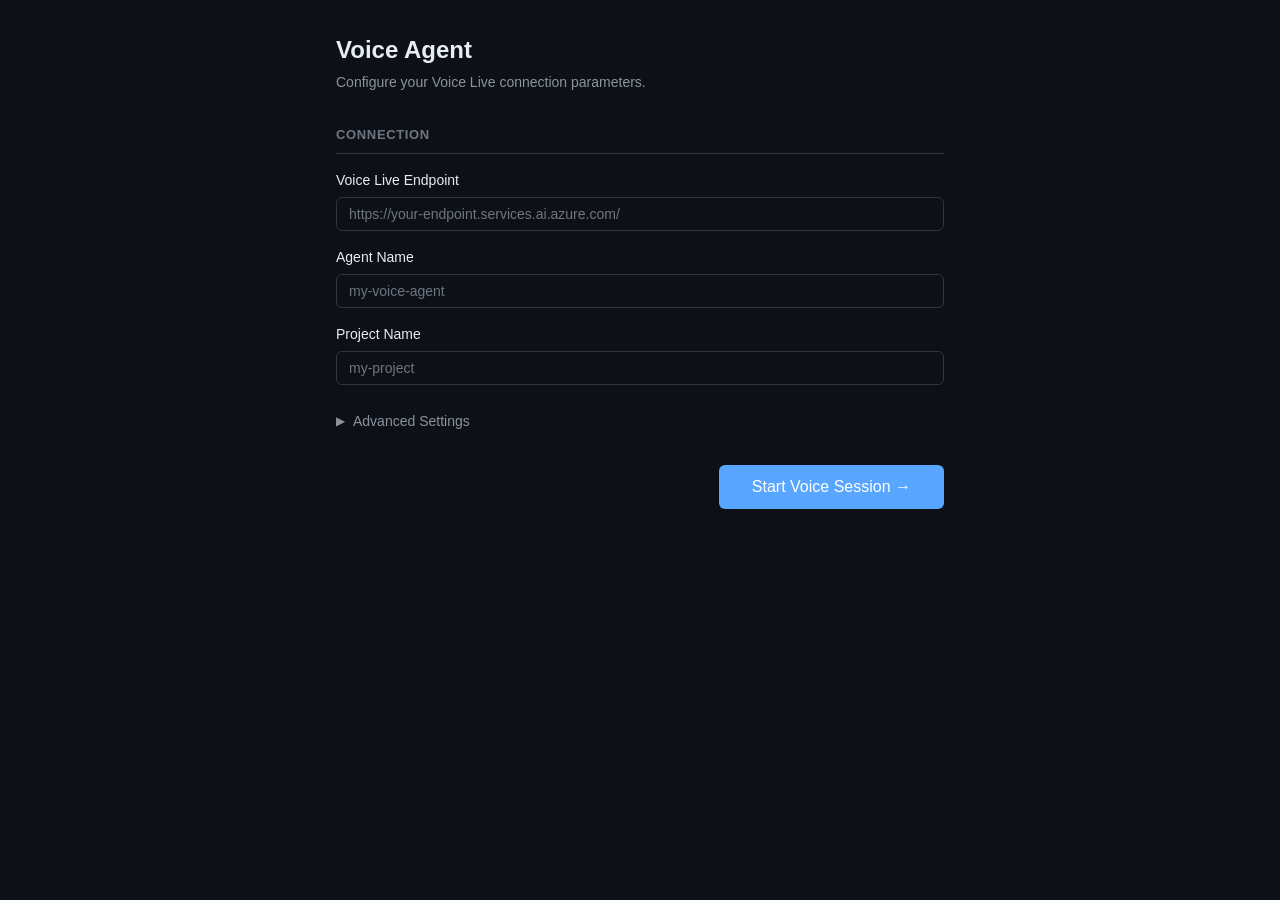
==== static/index.html @ 925d71a5 "first commit" ====
<!DOCTYPE html>
<html lang="en">
<head>
  <meta charset="UTF-8">
  <meta name="viewport" content="width=device-width, initial-scale=1.0">
  <title>Voice Agent — Configuration</title>
  <link rel="stylesheet" href="css/style.css">
</head>
<body>
  <div class="toast-container" id="toastContainer"></div>

  <main class="config-page" role="main">
    <h1>Voice Agent</h1>
    <p class="subtitle">Configure your Voice Live connection parameters.</p>

    <form id="configForm" novalidate>
      <!-- Mandatory Parameters -->
      <section>
        <h2 class="section-title">Connection</h2>

        <div class="form-group" data-required>
          <label for="voiceLiveEndpoint">Voice Live Endpoint</label>
          <input type="text" id="voiceLiveEndpoint" name="voiceLiveEndpoint"
                 placeholder="https://your-endpoint.services.ai.azure.com/"
                 autocomplete="url" aria-required="true">
          <span class="error-msg">Endpoint is required</span>
        </div>

        <div class="form-group" data-required>
          <label for="agentName">Agent Name</label>
          <input type="text" id="agentName" name="agentName"
                 placeholder="my-voice-agent" aria-required="true">
          <span class="error-msg">Agent name is required</span>
        </div>

        <div class="form-group" data-required>
          <label for="projectName">Project Name</label>
          <input type="text" id="projectName" name="projectName"
                 placeholder="my-project" aria-required="true">
          <span class="error-msg">Project name is required</span>
        </div>
      </section>

      <!-- Optional Parameters -->
      <section>
        <button type="button" class="collapsible-header" id="advancedToggle"
                aria-expanded="false" aria-controls="advancedSection">
          <span class="chevron">▶</span> Advanced Settings
        </button>

        <div class="collapsible-content" id="advancedSection" role="region">
          <div class="form-group">
            <label for="voiceName">Voice Name</label>
            <input type="text" id="voiceName" name="voiceName"
                   value="en-US-Ava:DragonHDLatestNeural">
          </div>

          <div class="form-group">
            <label for="agentVersion">Agent Version</label>
            <input type="text" id="agentVersion" name="agentVersion"
                   placeholder="Leave empty for latest">
          </div>

          <div class="form-group">
            <label for="conversationId">Conversation ID</label>
            <input type="text" id="conversationId" name="conversationId"
                   placeholder="Leave empty for new conversation">
          </div>

          <div class="form-group">
            <label for="foundryResourceOverride">Foundry Resource Override</label>
            <input type="text" id="foundryResourceOverride" name="foundryResourceOverride"
                   placeholder="For cross-resource connections">
          </div>

          <div class="form-group">
            <label for="authIdentityClientId">Authentication Identity Client ID</label>
            <input type="text" id="authIdentityClientId" name="authIdentityClientId"
                   placeholder="Managed identity client ID">
          </div>

          <div class="checkbox-group">
            <input type="checkbox" id="enableInterimResponses" name="enableInterimResponses" checked>
            <label for="enableInterimResponses">Enable Interim Responses</label>
          </div>

          <div class="form-group">
            <label for="interimResponseInstructions">Interim Response Instructions</label>
            <textarea id="interimResponseInstructions" name="interimResponseInstructions"
                      rows="2">Create friendly interim responses indicating wait time due to ongoing processing, if any.</textarea>
          </div>

          <div class="form-group">
            <label for="latencyThreshold">Latency Threshold (ms)</label>
            <input type="number" id="latencyThreshold" name="latencyThreshold"
                   value="100" min="0" step="10">
          </div>

          <div class="checkbox-group">
            <input type="checkbox" id="enableProactiveGreeting" name="enableProactiveGreeting" checked>
            <label for="enableProactiveGreeting">Enable Proactive Greeting</label>
          </div>

          <div class="form-group">
            <label for="proactiveGreetingText">Proactive Greeting Text</label>
            <textarea id="proactiveGreetingText" name="proactiveGreetingText"
                      rows="2">Say something to welcome the user in English.</textarea>
          </div>
        </div>
      </section>

      <div class="actions">
        <button type="submit" class="btn btn-primary btn-lg">
          Start Voice Session →
        </button>
      </div>
    </form>
  </main>

  <script src="js/config.js"></script>
</body>
</html>
---- static/css/style.css ----
/* ============================================
   Voice Agent — Shared Styles
   ============================================ */

:root {
  --bg-primary: #0d1117;
  --bg-secondary: #161b22;
  --bg-tertiary: #21262d;
  --bg-card: #1c2128;
  --border: #30363d;
  --border-light: #484f58;
  --text-primary: #e6edf3;
  --text-secondary: #8b949e;
  --text-muted: #6e7681;
  --accent: #58a6ff;
  --accent-hover: #79c0ff;
  --accent-subtle: rgba(56, 139, 253, 0.15);
  --success: #3fb950;
  --success-subtle: rgba(63, 185, 80, 0.15);
  --warning: #d29922;
  --warning-subtle: rgba(210, 153, 34, 0.15);
  --danger: #f85149;
  --danger-subtle: rgba(248, 81, 73, 0.15);
  --speaking-color: #58a6ff;
  --listening-color: #3fb950;
  --radius-sm: 6px;
  --radius-md: 10px;
  --radius-lg: 16px;
  --shadow: 0 1px 3px rgba(0, 0, 0, 0.3), 0 1px 2px rgba(0, 0, 0, 0.4);
  --shadow-lg: 0 4px 12px rgba(0, 0, 0, 0.4);
  --transition: 0.2s ease;
  --font-mono: 'SF Mono', 'Cascadia Code', 'Fira Code', monospace;
}

*, *::before, *::after {
  box-sizing: border-box;
  margin: 0;
  padding: 0;
}

html {
  font-size: 16px;
  -webkit-text-size-adjust: 100%;
}

body {
  font-family: -apple-system, BlinkMacSystemFont, 'Segoe UI', Roboto, Oxygen, Ubuntu, sans-serif;
  background: var(--bg-primary);
  color: var(--text-primary);
  line-height: 1.5;
  min-height: 100vh;
}

a { color: var(--accent); text-decoration: none; }
a:hover { color: var(--accent-hover); text-decoration: underline; }

/* ---- Form Elements ---- */

.form-group {
  margin-bottom: 1rem;
}

.form-group label {
  display: block;
  font-size: 0.875rem;
  font-weight: 500;
  color: var(--text-primary);
  margin-bottom: 0.375rem;
}

.form-group .hint {
  font-size: 0.75rem;
  color: var(--text-muted);
  margin-top: 0.25rem;
}

input[type="text"],
input[type="number"],
textarea {
  width: 100%;
  padding: 0.5rem 0.75rem;
  background: var(--bg-primary);
  border: 1px solid var(--border);
  border-radius: var(--radius-sm);
  color: var(--text-primary);
  font-size: 0.875rem;
  font-family: inherit;
  transition: border-color var(--transition);
}

input[type="text"]:focus,
input[type="number"]:focus,
textarea:focus {
  outline: none;
  border-color: var(--accent);
  box-shadow: 0 0 0 3px var(--accent-subtle);
}

input[type="text"]::placeholder,
textarea::placeholder {
  color: var(--text-muted);
}

textarea {
  resize: vertical;
  min-height: 3.5rem;
}

.checkbox-group {
  display: flex;
  align-items: center;
  gap: 0.5rem;
  margin-bottom: 1rem;
}

.checkbox-group input[type="checkbox"] {
  width: 1rem;
  height: 1rem;
  accent-color: var(--accent);
  cursor: pointer;
}

.checkbox-group label {
  font-size: 0.875rem;
  color: var(--text-primary);
  cursor: pointer;
  user-select: none;
}

.form-group.error input,
.form-group.error textarea {
  border-color: var(--danger);
}

.form-group .error-msg {
  color: var(--danger);
  font-size: 0.75rem;
  margin-top: 0.25rem;
  display: none;
}

.form-group.error .error-msg {
  display: block;
}

/* ---- Buttons ---- */

.btn {
  display: inline-flex;
  align-items: center;
  justify-content: center;
  gap: 0.5rem;
  padding: 0.625rem 1.25rem;
  font-size: 0.875rem;
  font-weight: 500;
  font-family: inherit;
  border: 1px solid transparent;
  border-radius: var(--radius-sm);
  cursor: pointer;
  transition: all var(--transition);
  text-decoration: none;
  white-space: nowrap;
}

.btn:disabled {
  opacity: 0.5;
  cursor: not-allowed;
}

.btn-primary {
  background: var(--accent);
  color: #fff;
}

.btn-primary:hover:not(:disabled) {
  background: var(--accent-hover);
}

.btn-secondary {
  background: var(--bg-tertiary);
  color: var(--text-primary);
  border-color: var(--border);
}

.btn-secondary:hover:not(:disabled) {
  background: var(--border);
}

.btn-danger {
  background: var(--danger-subtle);
  color: var(--danger);
  border-color: var(--danger);
}

.btn-danger:hover:not(:disabled) {
  background: var(--danger);
  color: #fff;
}

.btn-lg {
  padding: 0.75rem 2rem;
  font-size: 1rem;
}

/* ---- Card ---- */

.card {
  background: var(--bg-secondary);
  border: 1px solid var(--border);
  border-radius: var(--radius-md);
  padding: 1.5rem;
}

/* ---- Collapsible ---- */

.collapsible-header {
  display: flex;
  align-items: center;
  gap: 0.5rem;
  cursor: pointer;
  padding: 0.75rem 0;
  user-select: none;
  color: var(--text-secondary);
  font-size: 0.875rem;
  font-weight: 500;
  border: none;
  background: none;
  width: 100%;
  text-align: left;
}

.collapsible-header:hover {
  color: var(--text-primary);
}

.collapsible-header .chevron {
  transition: transform var(--transition);
  font-size: 0.75rem;
}

.collapsible-header.open .chevron {
  transform: rotate(90deg);
}

.collapsible-content {
  max-height: 0;
  overflow: hidden;
  transition: max-height 0.3s ease;
}

.collapsible-content.open {
  max-height: 2000px;
}

/* ---- Toast ---- */

.toast-container {
  position: fixed;
  top: 1rem;
  right: 1rem;
  z-index: 1000;
  display: flex;
  flex-direction: column;
  gap: 0.5rem;
}

.toast {
  padding: 0.75rem 1rem;
  border-radius: var(--radius-sm);
  font-size: 0.875rem;
  box-shadow: var(--shadow-lg);
  animation: toast-in 0.3s ease;
  max-width: 360px;
}

.toast.error {
  background: var(--danger-subtle);
  color: var(--danger);
  border: 1px solid var(--danger);
}

.toast.success {
  background: var(--success-subtle);
  color: var(--success);
  border: 1px solid var(--success);
}

.toast.info {
  background: var(--accent-subtle);
  color: var(--accent);
  border: 1px solid var(--accent);
}

@keyframes toast-in {
  from { opacity: 0; transform: translateX(1rem); }
  to { opacity: 1; transform: translateX(0); }
}

/* ---- Config Page ---- */

.config-page {
  max-width: 640px;
  margin: 0 auto;
  padding: 2rem 1rem;
}

.config-page h1 {
  font-size: 1.5rem;
  font-weight: 600;
  margin-bottom: 0.25rem;
}

.config-page .subtitle {
  color: var(--text-secondary);
  font-size: 0.875rem;
  margin-bottom: 2rem;
}

.config-page .section-title {
  font-size: 0.8125rem;
  text-transform: uppercase;
  letter-spacing: 0.05em;
  color: var(--text-muted);
  margin-bottom: 1rem;
  padding-bottom: 0.5rem;
  border-bottom: 1px solid var(--border);
}

.config-page .actions {
  margin-top: 1.5rem;
  display: flex;
  justify-content: flex-end;
}

/* ---- Voice Page ---- */

.voice-page {
  display: flex;
  flex-direction: column;
  height: 100vh;
  overflow: hidden;
}

/* Top bar */
.top-bar {
  display: flex;
  align-items: center;
  justify-content: space-between;
  padding: 0.75rem 1rem;
  background: var(--bg-secondary);
  border-bottom: 1px solid var(--border);
  flex-shrink: 0;
}

.top-bar .status {
  display: flex;
  align-items: center;
  gap: 0.5rem;
  font-size: 0.875rem;
}

.status-dot {
  width: 8px;
  height: 8px;
  border-radius: 50%;
  background: var(--text-muted);
  flex-shrink: 0;
}

.status-dot.connecting {
  background: var(--warning);
  animation: pulse-dot 1.5s infinite;
}

.status-dot.connected {
  background: var(--success);
}

.status-dot.disconnected {
  background: var(--danger);
}

@keyframes pulse-dot {
  0%, 100% { opacity: 1; }
  50% { opacity: 0.3; }
}

/* Main voice area */
.voice-main {
  flex: 1;
  display: flex;
  flex-direction: column;
  align-items: center;
  overflow: hidden;
}

/* Mic area */
.mic-area {
  padding: 2rem 1rem;
  display: flex;
  flex-direction: column;
  align-items: center;
  gap: 1rem;
  flex-shrink: 0;
}

.mic-button {
  width: 96px;
  height: 96px;
  border-radius: 50%;
  border: 3px solid var(--border);
  background: var(--bg-tertiary);
  color: var(--text-secondary);
  cursor: pointer;
  display: flex;
  align-items: center;
  justify-content: center;
  transition: all 0.3s ease;
  position: relative;
}

.mic-button:hover:not(:disabled) {
  border-color: var(--text-secondary);
  color: var(--text-primary);
}

.mic-button:disabled {
  opacity: 0.4;
  cursor: not-allowed;
}

.mic-button svg {
  width: 36px;
  height: 36px;
  z-index: 1;
}

/* Mic states */
.mic-button.listening {
  border-color: var(--listening-color);
  color: var(--listening-color);
  box-shadow: 0 0 0 0 rgba(63, 185, 80, 0.4);
  animation: mic-pulse 2s infinite;
}

.mic-button.processing {
  border-color: var(--warning);
  color: var(--warning);
  animation: mic-spin-border 2s linear infinite;
}

.mic-button.speaking {
  border-color: var(--speaking-color);
  color: var(--speaking-color);
  animation: mic-wave 1s ease-in-out infinite;
}

@keyframes mic-pulse {
  0% { box-shadow: 0 0 0 0 rgba(63, 185, 80, 0.4); }
  70% { box-shadow: 0 0 0 20px rgba(63, 185, 80, 0); }
  100% { box-shadow: 0 0 0 0 rgba(63, 185, 80, 0); }
}

@keyframes mic-spin-border {
  0% { box-shadow: 4px 0 0 var(--warning); }
  25% { box-shadow: 0 4px 0 var(--warning); }
  50% { box-shadow: -4px 0 0 var(--warning); }
  75% { box-shadow: 0 -4px 0 var(--warning); }
  100% { box-shadow: 4px 0 0 var(--warning); }
}

@keyframes mic-wave {
  0%, 100% { transform: scale(1); }
  50% { transform: scale(1.05); }
}

.mic-state-label {
  font-size: 0.8125rem;
  color: var(--text-muted);
  text-transform: uppercase;
  letter-spacing: 0.05em;
}

/* Transcript area */
.transcript-area {
  flex: 1;
  width: 100%;
  max-width: 640px;
  overflow-y: auto;
  padding: 0 1rem 1rem;
  scroll-behavior: smooth;
}

.transcript-area::-webkit-scrollbar {
  width: 6px;
}

.transcript-area::-webkit-scrollbar-track {
  background: transparent;
}

.transcript-area::-webkit-scrollbar-thumb {
  background: var(--border);
  border-radius: 3px;
}

.transcript-msg {
  margin-bottom: 0.75rem;
  max-width: 80%;
  animation: msg-in 0.25s ease;
}

.transcript-msg.user {
  margin-left: auto;
  text-align: right;
}

.transcript-msg.agent {
  margin-right: auto;
}

.transcript-msg .bubble {
  display: inline-block;
  padding: 0.625rem 0.875rem;
  border-radius: var(--radius-md);
  font-size: 0.875rem;
  line-height: 1.5;
  text-align: left;
}

.transcript-msg.user .bubble {
  background: var(--accent-subtle);
  color: var(--accent-hover);
  border-bottom-right-radius: 4px;
}

.transcript-msg.agent .bubble {
  background: var(--bg-tertiary);
  color: var(--text-primary);
  border-bottom-left-radius: 4px;
}

.thinking-indicator {
  display: none;
  margin-bottom: 0.75rem;
  max-width: 80%;
}

.thinking-indicator.visible {
  display: block;
}

.thinking-indicator .bubble {
  display: inline-flex;
  gap: 4px;
  padding: 0.75rem 1rem;
  background: var(--bg-tertiary);
  border-radius: var(--radius-md);
  border-bottom-left-radius: 4px;
}

.thinking-dot {
  width: 6px;
  height: 6px;
  border-radius: 50%;
  background: var(--text-muted);
  animation: thinking-bounce 1.4s infinite ease-in-out both;
}

.thinking-dot:nth-child(1) { animation-delay: 0s; }
.thinking-dot:nth-child(2) { animation-delay: 0.16s; }
.thinking-dot:nth-child(3) { animation-delay: 0.32s; }

@keyframes thinking-bounce {
  0%, 80%, 100% { transform: scale(0.6); opacity: 0.4; }
  40% { transform: scale(1); opacity: 1; }
}

@keyframes msg-in {
  from { opacity: 0; transform: translateY(8px); }
  to { opacity: 1; transform: translateY(0); }
}

/* Bottom bar */
.bottom-bar {
  display: flex;
  align-items: center;
  justify-content: space-between;
  padding: 0.75rem 1rem;
  background: var(--bg-secondary);
  border-top: 1px solid var(--border);
  flex-shrink: 0;
}

.session-info {
  font-size: 0.75rem;
  color: var(--text-muted);
  font-family: var(--font-mono);
}

/* ---- Responsive ---- */

@media (max-width: 480px) {
  .config-page {
    padding: 1rem;
  }

  .config-page h1 {
    font-size: 1.25rem;
  }

  .mic-button {
    width: 80px;
    height: 80px;
  }

  .mic-button svg {
    width: 28px;
    height: 28px;
  }

  .transcript-msg {
    max-width: 90%;
  }

  .top-bar, .bottom-bar {
    padding: 0.5rem 0.75rem;
  }
}

/* ---- Accessibility ---- */

.sr-only {
  position: absolute;
  width: 1px;
  height: 1px;
  padding: 0;
  margin: -1px;
  overflow: hidden;
  clip: rect(0, 0, 0, 0);
  border: 0;
}

:focus-visible {
  outline: 2px solid var(--accent);
  outline-offset: 2px;
}
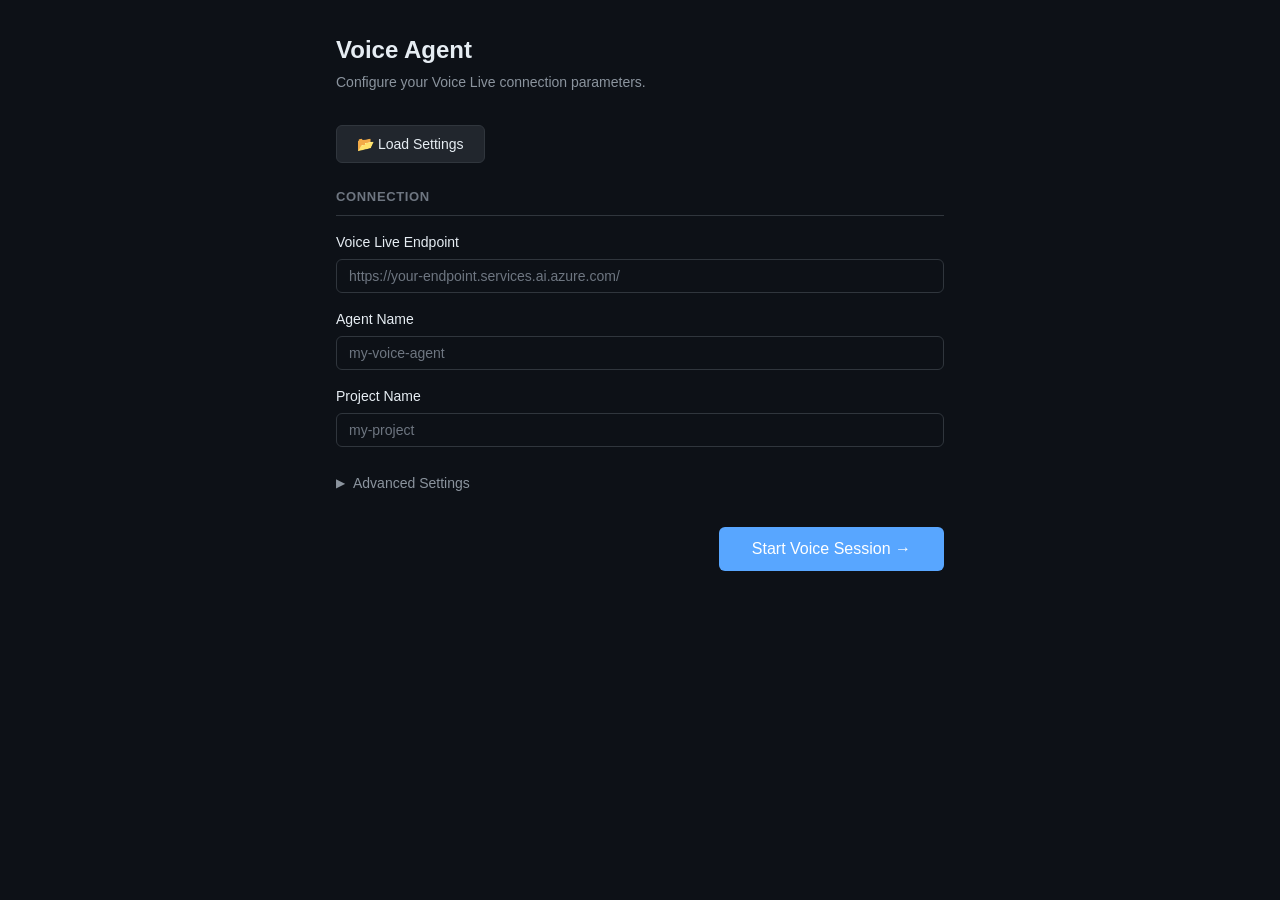
==== commit a73be8cf: "feat: add Load Settings button to config page with sample JSON files - Add 'Load Settings' button ab" ====
--- a/static/index.html
+++ b/static/index.html
@@ -12,6 +12,13 @@
   <main class="config-page" role="main">
     <h1>Voice Agent</h1>
     <p class="subtitle">Configure your Voice Live connection parameters.</p>
+
+    <div class="config-toolbar">
+      <input type="file" id="loadSettingsFile" accept=".json" class="sr-only">
+      <button type="button" class="btn btn-secondary" id="loadSettingsBtn">
+        📂 Load Settings
+      </button>
+    </div>
 
     <form id="configForm" novalidate>
       <!-- Mandatory Parameters -->
--- a/static/css/style.css
+++ b/static/css/style.css
@@ -326,6 +326,12 @@
   border-bottom: 1px solid var(--border);
 }
 
+.config-toolbar {
+  display: flex;
+  gap: 0.5rem;
+  margin-bottom: 1.5rem;
+}
+
 .config-page .actions {
   margin-top: 1.5rem;
   display: flex;
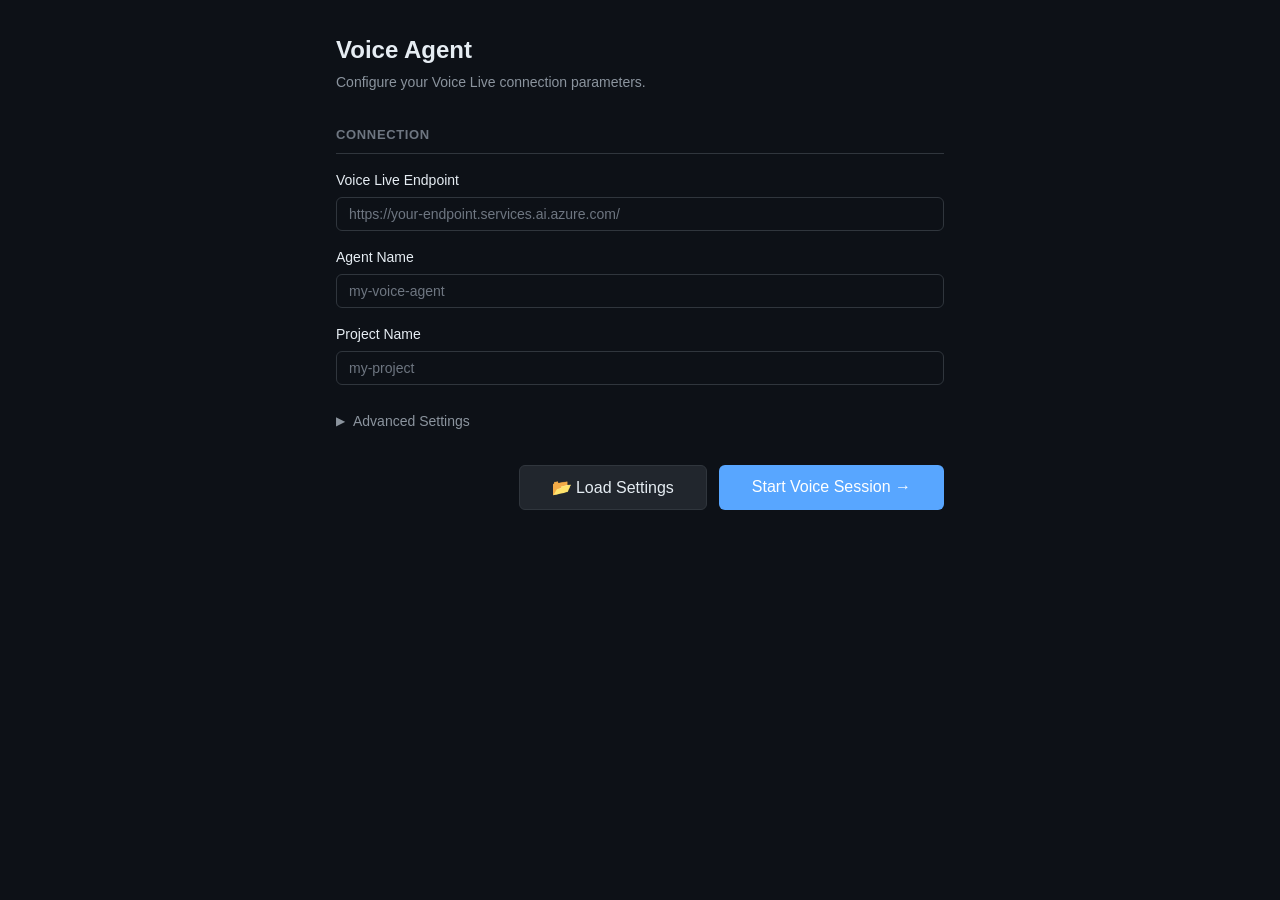
==== commit 97001e2d: "fix: Load Settings button — fix click handler, move to actions bar, match styling - Move button + hi" ====
--- a/static/index.html
+++ b/static/index.html
@@ -12,13 +12,6 @@
   <main class="config-page" role="main">
     <h1>Voice Agent</h1>
     <p class="subtitle">Configure your Voice Live connection parameters.</p>
-
-    <div class="config-toolbar">
-      <input type="file" id="loadSettingsFile" accept=".json" class="sr-only">
-      <button type="button" class="btn btn-secondary" id="loadSettingsBtn">
-        📂 Load Settings
-      </button>
-    </div>
 
     <form id="configForm" novalidate>
       <!-- Mandatory Parameters -->
@@ -117,6 +110,10 @@
       </section>
 
       <div class="actions">
+        <input type="file" id="loadSettingsFile" accept=".json" style="display:none">
+        <button type="button" class="btn btn-secondary btn-lg" id="loadSettingsBtn">
+          📂 Load Settings
+        </button>
         <button type="submit" class="btn btn-primary btn-lg">
           Start Voice Session →
         </button>
--- a/static/css/style.css
+++ b/static/css/style.css
@@ -326,16 +326,13 @@
   border-bottom: 1px solid var(--border);
 }
 
-.config-toolbar {
-  display: flex;
-  gap: 0.5rem;
-  margin-bottom: 1.5rem;
-}
+/* (toolbar removed — load button moved to .actions) */
 
 .config-page .actions {
   margin-top: 1.5rem;
   display: flex;
   justify-content: flex-end;
+  gap: 0.75rem;
 }
 
 /* ---- Voice Page ---- */
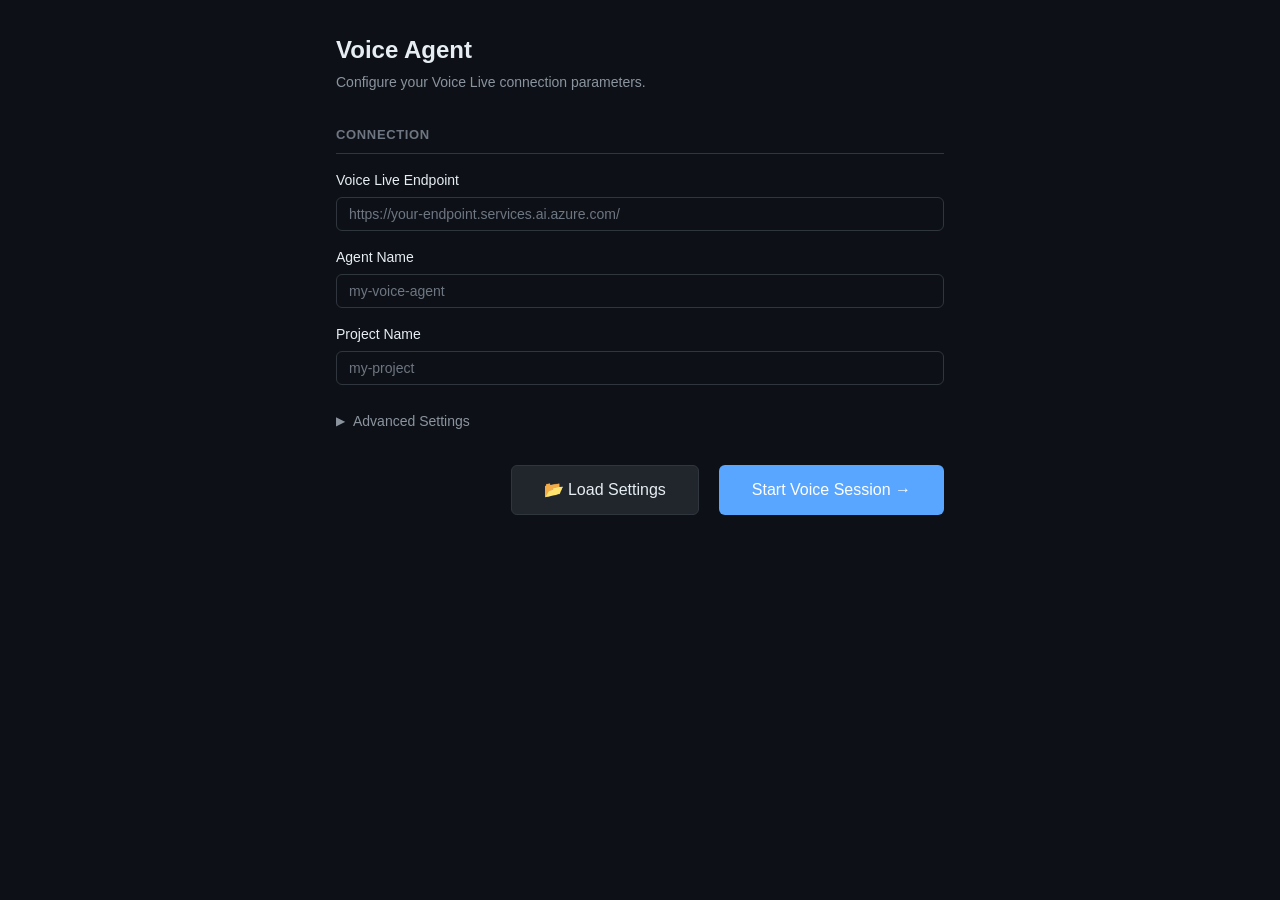
==== commit d5244f01: "Fix Load Settings button to reliably open file browser - Replace button with label element (native f" ====
--- a/static/index.html
+++ b/static/index.html
@@ -110,10 +110,9 @@
       </section>
 
       <div class="actions">
-        <input type="file" id="loadSettingsFile" accept=".json" style="display:none">
-        <button type="button" class="btn btn-secondary btn-lg" id="loadSettingsBtn">
+        <label for="loadSettingsFile" class="btn btn-secondary btn-lg" role="button" tabindex="0">
           📂 Load Settings
-        </button>
+        </label>
         <button type="submit" class="btn btn-primary btn-lg">
           Start Voice Session →
         </button>
@@ -121,6 +120,10 @@
     </form>
   </main>
 
+  <!-- Outside the form so label-click reliably opens the file dialog -->
+  <input type="file" id="loadSettingsFile" accept=".json"
+         style="position:absolute;width:0;height:0;overflow:hidden;opacity:0" tabindex="-1">
+
   <script src="js/config.js"></script>
 </body>
 </html>
--- a/static/css/style.css
+++ b/static/css/style.css
@@ -332,7 +332,13 @@
   margin-top: 1.5rem;
   display: flex;
   justify-content: flex-end;
-  gap: 0.75rem;
+  gap: 1.25rem;
+}
+
+.config-page .actions label[for="loadSettingsFile"] {
+  cursor: pointer;
+  display: inline-flex;
+  align-items: center;
 }
 
 /* ---- Voice Page ---- */
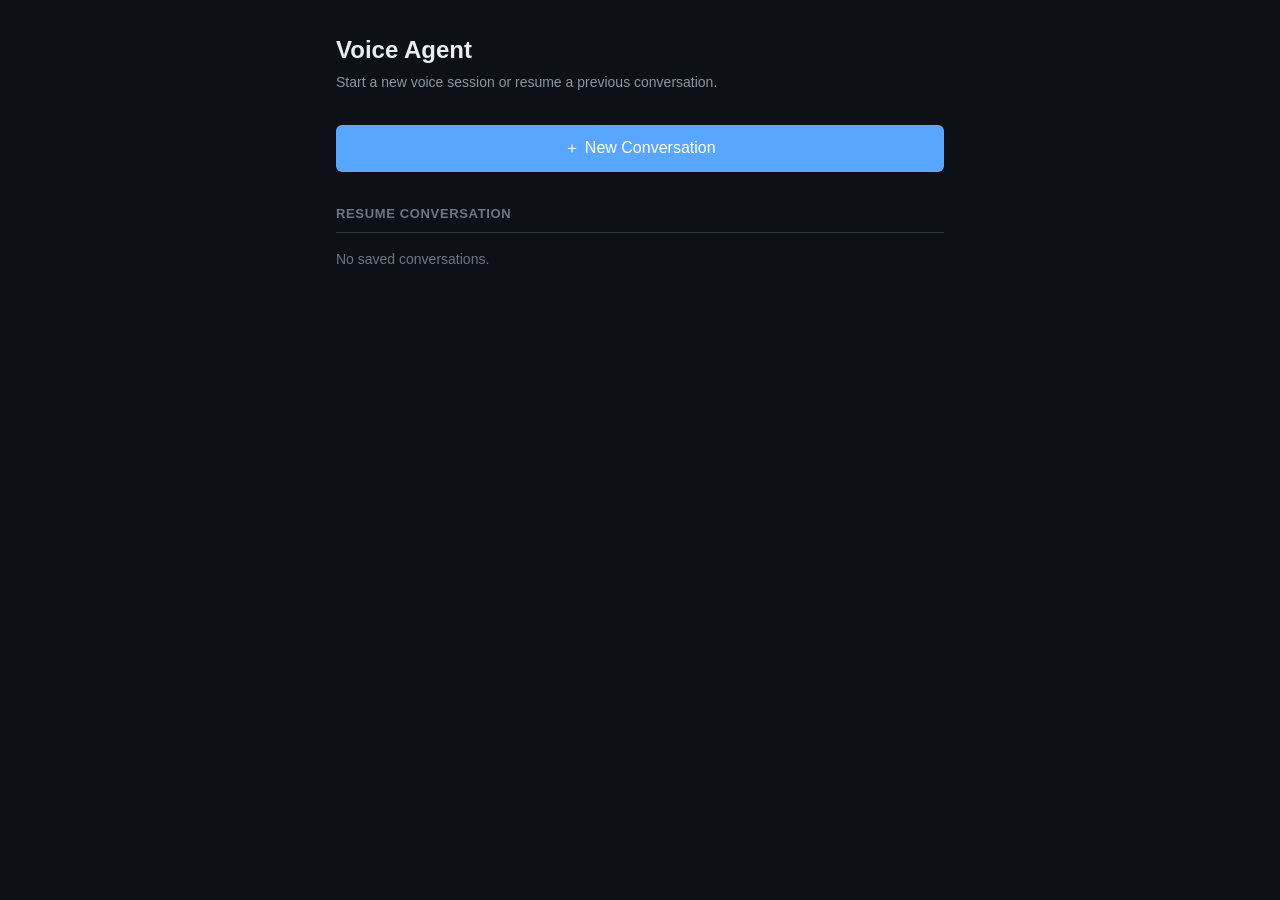
==== commit 01b92dd8: "feat: add conversation management UI with menu, resume, and back navigation - Transform config page " ====
--- a/static/index.html
+++ b/static/index.html
@@ -11,113 +11,137 @@
 
   <main class="config-page" role="main">
     <h1>Voice Agent</h1>
-    <p class="subtitle">Configure your Voice Live connection parameters.</p>
 
-    <form id="configForm" novalidate>
-      <!-- Mandatory Parameters -->
-      <section>
-        <h2 class="section-title">Connection</h2>
+    <!-- ===== Menu View ===== -->
+    <div id="menuView">
+      <p class="subtitle">Start a new voice session or resume a previous conversation.</p>
 
-        <div class="form-group" data-required>
-          <label for="voiceLiveEndpoint">Voice Live Endpoint</label>
-          <input type="text" id="voiceLiveEndpoint" name="voiceLiveEndpoint"
-                 placeholder="https://your-endpoint.services.ai.azure.com/"
-                 autocomplete="url" aria-required="true">
-          <span class="error-msg">Endpoint is required</span>
-        </div>
+      <div class="menu-actions">
+        <button type="button" class="btn btn-primary btn-lg menu-btn" id="newConversationBtn">
+          ＋ New Conversation
+        </button>
+      </div>
 
-        <div class="form-group" data-required>
-          <label for="agentName">Agent Name</label>
-          <input type="text" id="agentName" name="agentName"
-                 placeholder="my-voice-agent" aria-required="true">
-          <span class="error-msg">Agent name is required</span>
-        </div>
-
-        <div class="form-group" data-required>
-          <label for="projectName">Project Name</label>
-          <input type="text" id="projectName" name="projectName"
-                 placeholder="my-project" aria-required="true">
-          <span class="error-msg">Project name is required</span>
+      <section class="saved-conversations" id="savedConversationsSection">
+        <h2 class="section-title">Resume Conversation</h2>
+        <div id="savedConversationsList" class="conversation-list">
+          <p class="text-muted">No saved conversations.</p>
         </div>
       </section>
+    </div>
 
-      <!-- Optional Parameters -->
-      <section>
-        <button type="button" class="collapsible-header" id="advancedToggle"
-                aria-expanded="false" aria-controls="advancedSection">
-          <span class="chevron">▶</span> Advanced Settings
-        </button>
+    <!-- ===== Settings Form View ===== -->
+    <div id="settingsView" class="hidden">
+      <p class="subtitle">Configure your Voice Live connection parameters.</p>
 
-        <div class="collapsible-content" id="advancedSection" role="region">
-          <div class="form-group">
-            <label for="voiceName">Voice Name</label>
-            <input type="text" id="voiceName" name="voiceName"
-                   value="en-US-Ava:DragonHDLatestNeural">
+      <button type="button" class="btn btn-secondary" id="backToMenuBtn">← Back to Menu</button>
+
+      <form id="configForm" novalidate>
+        <!-- Mandatory Parameters -->
+        <section>
+          <h2 class="section-title">Connection</h2>
+
+          <div class="form-group" data-required>
+            <label for="voiceLiveEndpoint">Voice Live Endpoint</label>
+            <input type="text" id="voiceLiveEndpoint" name="voiceLiveEndpoint"
+                   placeholder="https://your-endpoint.services.ai.azure.com/"
+                   autocomplete="url" aria-required="true">
+            <span class="error-msg">Endpoint is required</span>
           </div>
 
-          <div class="form-group">
-            <label for="agentVersion">Agent Version</label>
-            <input type="text" id="agentVersion" name="agentVersion"
-                   placeholder="Leave empty for latest">
+          <div class="form-group" data-required>
+            <label for="agentName">Agent Name</label>
+            <input type="text" id="agentName" name="agentName"
+                   placeholder="my-voice-agent" aria-required="true">
+            <span class="error-msg">Agent name is required</span>
           </div>
 
-          <div class="form-group">
-            <label for="conversationId">Conversation ID</label>
-            <input type="text" id="conversationId" name="conversationId"
-                   placeholder="Leave empty for new conversation">
+          <div class="form-group" data-required>
+            <label for="projectName">Project Name</label>
+            <input type="text" id="projectName" name="projectName"
+                   placeholder="my-project" aria-required="true">
+            <span class="error-msg">Project name is required</span>
           </div>
+        </section>
 
-          <div class="form-group">
-            <label for="foundryResourceOverride">Foundry Resource Override</label>
-            <input type="text" id="foundryResourceOverride" name="foundryResourceOverride"
-                   placeholder="For cross-resource connections">
+        <!-- Optional Parameters -->
+        <section>
+          <button type="button" class="collapsible-header" id="advancedToggle"
+                  aria-expanded="false" aria-controls="advancedSection">
+            <span class="chevron">▶</span> Advanced Settings
+          </button>
+
+          <div class="collapsible-content" id="advancedSection" role="region">
+            <div class="form-group">
+              <label for="voiceName">Voice Name</label>
+              <input type="text" id="voiceName" name="voiceName"
+                     value="en-US-Ava:DragonHDLatestNeural">
+            </div>
+
+            <div class="form-group">
+              <label for="agentVersion">Agent Version</label>
+              <input type="text" id="agentVersion" name="agentVersion"
+                     placeholder="Leave empty for latest">
+            </div>
+
+            <div class="form-group">
+              <label for="conversationId">Conversation ID</label>
+              <input type="text" id="conversationId" name="conversationId"
+                     placeholder="Leave empty for new conversation">
+            </div>
+
+            <div class="form-group">
+              <label for="foundryResourceOverride">Foundry Resource Override</label>
+              <input type="text" id="foundryResourceOverride" name="foundryResourceOverride"
+                     placeholder="For cross-resource connections">
+            </div>
+
+            <div class="form-group">
+              <label for="authIdentityClientId">Authentication Identity Client ID</label>
+              <input type="text" id="authIdentityClientId" name="authIdentityClientId"
+                     placeholder="Managed identity client ID">
+            </div>
+
+            <div class="checkbox-group">
+              <input type="checkbox" id="enableInterimResponses" name="enableInterimResponses" checked>
+              <label for="enableInterimResponses">Enable Interim Responses</label>
+            </div>
+
+            <div class="form-group">
+              <label for="interimResponseInstructions">Interim Response Instructions</label>
+              <textarea id="interimResponseInstructions" name="interimResponseInstructions"
+                        rows="2">Create friendly interim responses indicating wait time due to ongoing processing, if any.</textarea>
+            </div>
+
+            <div class="form-group">
+              <label for="latencyThreshold">Latency Threshold (ms)</label>
+              <input type="number" id="latencyThreshold" name="latencyThreshold"
+                     value="100" min="0" step="10">
+            </div>
+
+            <div class="checkbox-group">
+              <input type="checkbox" id="enableProactiveGreeting" name="enableProactiveGreeting" checked>
+              <label for="enableProactiveGreeting">Enable Proactive Greeting</label>
+            </div>
+
+            <div class="form-group">
+              <label for="proactiveGreetingText">Proactive Greeting Text</label>
+              <textarea id="proactiveGreetingText" name="proactiveGreetingText"
+                        rows="2">Say something to welcome the user in English.</textarea>
+            </div>
           </div>
+        </section>
 
-          <div class="form-group">
-            <label for="authIdentityClientId">Authentication Identity Client ID</label>
-            <input type="text" id="authIdentityClientId" name="authIdentityClientId"
-                   placeholder="Managed identity client ID">
-          </div>
-
-          <div class="checkbox-group">
-            <input type="checkbox" id="enableInterimResponses" name="enableInterimResponses" checked>
-            <label for="enableInterimResponses">Enable Interim Responses</label>
-          </div>
-
-          <div class="form-group">
-            <label for="interimResponseInstructions">Interim Response Instructions</label>
-            <textarea id="interimResponseInstructions" name="interimResponseInstructions"
-                      rows="2">Create friendly interim responses indicating wait time due to ongoing processing, if any.</textarea>
-          </div>
-
-          <div class="form-group">
-            <label for="latencyThreshold">Latency Threshold (ms)</label>
-            <input type="number" id="latencyThreshold" name="latencyThreshold"
-                   value="100" min="0" step="10">
-          </div>
-
-          <div class="checkbox-group">
-            <input type="checkbox" id="enableProactiveGreeting" name="enableProactiveGreeting" checked>
-            <label for="enableProactiveGreeting">Enable Proactive Greeting</label>
-          </div>
-
-          <div class="form-group">
-            <label for="proactiveGreetingText">Proactive Greeting Text</label>
-            <textarea id="proactiveGreetingText" name="proactiveGreetingText"
-                      rows="2">Say something to welcome the user in English.</textarea>
-          </div>
+        <div class="actions">
+          <label for="loadSettingsFile" class="btn btn-secondary btn-lg" role="button" tabindex="0">
+            📂 Load Settings
+          </label>
+          <button type="submit" class="btn btn-primary btn-lg">
+            Start Voice Session →
+          </button>
         </div>
-      </section>
-
-      <div class="actions">
-        <label for="loadSettingsFile" class="btn btn-secondary btn-lg" role="button" tabindex="0">
-          📂 Load Settings
-        </label>
-        <button type="submit" class="btn btn-primary btn-lg">
-          Start Voice Session →
-        </button>
-      </div>
-    </form>
+      </form>
+    </div>
   </main>
 
   <!-- Outside the form so label-click reliably opens the file dialog -->
--- a/static/css/style.css
+++ b/static/css/style.css
@@ -607,6 +607,87 @@
   font-family: var(--font-mono);
 }
 
+/* ---- Menu & Conversation List ---- */
+
+.hidden {
+  display: none !important;
+}
+
+.menu-actions {
+  margin-bottom: 2rem;
+}
+
+.menu-btn {
+  width: 100%;
+}
+
+.saved-conversations {
+  margin-top: 1rem;
+}
+
+.conversation-list {
+  display: flex;
+  flex-direction: column;
+  gap: 0.75rem;
+}
+
+.conversation-list .text-muted {
+  color: var(--text-muted);
+  font-size: 0.875rem;
+}
+
+.conversation-card {
+  display: flex;
+  align-items: center;
+  justify-content: space-between;
+  gap: 1rem;
+  padding: 0.875rem 1rem;
+  background: var(--bg-secondary);
+  border: 1px solid var(--border);
+  border-radius: var(--radius-md);
+  transition: border-color var(--transition);
+}
+
+.conversation-card:hover {
+  border-color: var(--border-light);
+}
+
+.conversation-card-info {
+  display: flex;
+  flex-direction: column;
+  gap: 0.25rem;
+  min-width: 0;
+}
+
+.conversation-card-name {
+  font-size: 0.875rem;
+  font-weight: 500;
+  color: var(--text-primary);
+  white-space: nowrap;
+  overflow: hidden;
+  text-overflow: ellipsis;
+}
+
+.conversation-card-date {
+  font-size: 0.75rem;
+  color: var(--text-muted);
+}
+
+.conversation-card-actions {
+  display: flex;
+  gap: 0.5rem;
+  flex-shrink: 0;
+}
+
+.conversation-card-actions .delete-btn {
+  padding: 0.4rem 0.6rem;
+  font-size: 0.75rem;
+}
+
+#backToMenuBtn {
+  margin-bottom: 1.5rem;
+}
+
 /* ---- Responsive ---- */
 
 @media (max-width: 480px) {
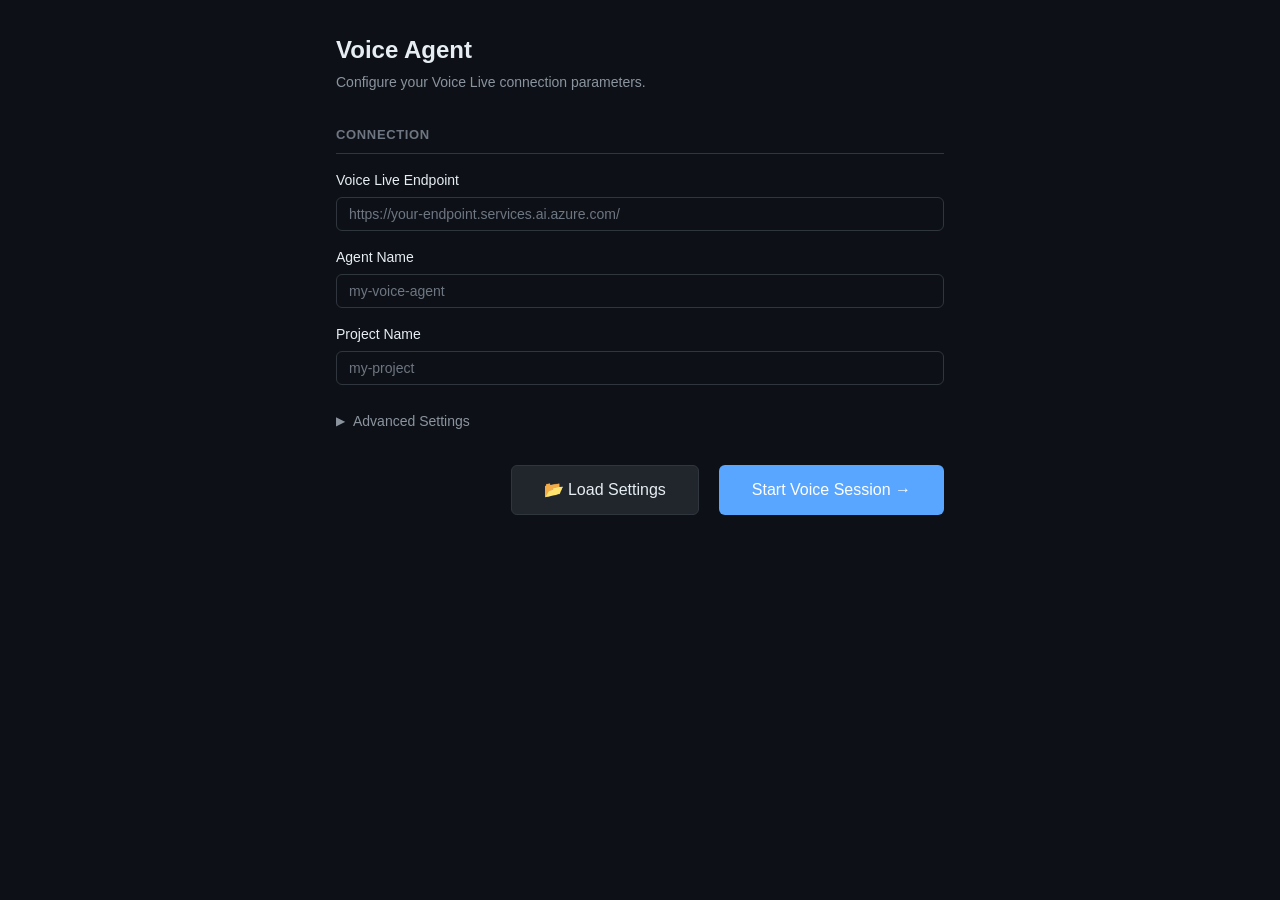
==== commit 8d9856a0: "Revert "feat: add conversation management UI with menu, resume, and back navigation" This reverts co" ====
--- a/static/index.html
+++ b/static/index.html
@@ -11,137 +11,113 @@
 
   <main class="config-page" role="main">
     <h1>Voice Agent</h1>
+    <p class="subtitle">Configure your Voice Live connection parameters.</p>
 
-    <!-- ===== Menu View ===== -->
-    <div id="menuView">
-      <p class="subtitle">Start a new voice session or resume a previous conversation.</p>
+    <form id="configForm" novalidate>
+      <!-- Mandatory Parameters -->
+      <section>
+        <h2 class="section-title">Connection</h2>
 
-      <div class="menu-actions">
-        <button type="button" class="btn btn-primary btn-lg menu-btn" id="newConversationBtn">
-          ＋ New Conversation
+        <div class="form-group" data-required>
+          <label for="voiceLiveEndpoint">Voice Live Endpoint</label>
+          <input type="text" id="voiceLiveEndpoint" name="voiceLiveEndpoint"
+                 placeholder="https://your-endpoint.services.ai.azure.com/"
+                 autocomplete="url" aria-required="true">
+          <span class="error-msg">Endpoint is required</span>
+        </div>
+
+        <div class="form-group" data-required>
+          <label for="agentName">Agent Name</label>
+          <input type="text" id="agentName" name="agentName"
+                 placeholder="my-voice-agent" aria-required="true">
+          <span class="error-msg">Agent name is required</span>
+        </div>
+
+        <div class="form-group" data-required>
+          <label for="projectName">Project Name</label>
+          <input type="text" id="projectName" name="projectName"
+                 placeholder="my-project" aria-required="true">
+          <span class="error-msg">Project name is required</span>
+        </div>
+      </section>
+
+      <!-- Optional Parameters -->
+      <section>
+        <button type="button" class="collapsible-header" id="advancedToggle"
+                aria-expanded="false" aria-controls="advancedSection">
+          <span class="chevron">▶</span> Advanced Settings
+        </button>
+
+        <div class="collapsible-content" id="advancedSection" role="region">
+          <div class="form-group">
+            <label for="voiceName">Voice Name</label>
+            <input type="text" id="voiceName" name="voiceName"
+                   value="en-US-Ava:DragonHDLatestNeural">
+          </div>
+
+          <div class="form-group">
+            <label for="agentVersion">Agent Version</label>
+            <input type="text" id="agentVersion" name="agentVersion"
+                   placeholder="Leave empty for latest">
+          </div>
+
+          <div class="form-group">
+            <label for="conversationId">Conversation ID</label>
+            <input type="text" id="conversationId" name="conversationId"
+                   placeholder="Leave empty for new conversation">
+          </div>
+
+          <div class="form-group">
+            <label for="foundryResourceOverride">Foundry Resource Override</label>
+            <input type="text" id="foundryResourceOverride" name="foundryResourceOverride"
+                   placeholder="For cross-resource connections">
+          </div>
+
+          <div class="form-group">
+            <label for="authIdentityClientId">Authentication Identity Client ID</label>
+            <input type="text" id="authIdentityClientId" name="authIdentityClientId"
+                   placeholder="Managed identity client ID">
+          </div>
+
+          <div class="checkbox-group">
+            <input type="checkbox" id="enableInterimResponses" name="enableInterimResponses" checked>
+            <label for="enableInterimResponses">Enable Interim Responses</label>
+          </div>
+
+          <div class="form-group">
+            <label for="interimResponseInstructions">Interim Response Instructions</label>
+            <textarea id="interimResponseInstructions" name="interimResponseInstructions"
+                      rows="2">Create friendly interim responses indicating wait time due to ongoing processing, if any.</textarea>
+          </div>
+
+          <div class="form-group">
+            <label for="latencyThreshold">Latency Threshold (ms)</label>
+            <input type="number" id="latencyThreshold" name="latencyThreshold"
+                   value="100" min="0" step="10">
+          </div>
+
+          <div class="checkbox-group">
+            <input type="checkbox" id="enableProactiveGreeting" name="enableProactiveGreeting" checked>
+            <label for="enableProactiveGreeting">Enable Proactive Greeting</label>
+          </div>
+
+          <div class="form-group">
+            <label for="proactiveGreetingText">Proactive Greeting Text</label>
+            <textarea id="proactiveGreetingText" name="proactiveGreetingText"
+                      rows="2">Say something to welcome the user in English.</textarea>
+          </div>
+        </div>
+      </section>
+
+      <div class="actions">
+        <label for="loadSettingsFile" class="btn btn-secondary btn-lg" role="button" tabindex="0">
+          📂 Load Settings
+        </label>
+        <button type="submit" class="btn btn-primary btn-lg">
+          Start Voice Session →
         </button>
       </div>
-
-      <section class="saved-conversations" id="savedConversationsSection">
-        <h2 class="section-title">Resume Conversation</h2>
-        <div id="savedConversationsList" class="conversation-list">
-          <p class="text-muted">No saved conversations.</p>
-        </div>
-      </section>
-    </div>
-
-    <!-- ===== Settings Form View ===== -->
-    <div id="settingsView" class="hidden">
-      <p class="subtitle">Configure your Voice Live connection parameters.</p>
-
-      <button type="button" class="btn btn-secondary" id="backToMenuBtn">← Back to Menu</button>
-
-      <form id="configForm" novalidate>
-        <!-- Mandatory Parameters -->
-        <section>
-          <h2 class="section-title">Connection</h2>
-
-          <div class="form-group" data-required>
-            <label for="voiceLiveEndpoint">Voice Live Endpoint</label>
-            <input type="text" id="voiceLiveEndpoint" name="voiceLiveEndpoint"
-                   placeholder="https://your-endpoint.services.ai.azure.com/"
-                   autocomplete="url" aria-required="true">
-            <span class="error-msg">Endpoint is required</span>
-          </div>
-
-          <div class="form-group" data-required>
-            <label for="agentName">Agent Name</label>
-            <input type="text" id="agentName" name="agentName"
-                   placeholder="my-voice-agent" aria-required="true">
-            <span class="error-msg">Agent name is required</span>
-          </div>
-
-          <div class="form-group" data-required>
-            <label for="projectName">Project Name</label>
-            <input type="text" id="projectName" name="projectName"
-                   placeholder="my-project" aria-required="true">
-            <span class="error-msg">Project name is required</span>
-          </div>
-        </section>
-
-        <!-- Optional Parameters -->
-        <section>
-          <button type="button" class="collapsible-header" id="advancedToggle"
-                  aria-expanded="false" aria-controls="advancedSection">
-            <span class="chevron">▶</span> Advanced Settings
-          </button>
-
-          <div class="collapsible-content" id="advancedSection" role="region">
-            <div class="form-group">
-              <label for="voiceName">Voice Name</label>
-              <input type="text" id="voiceName" name="voiceName"
-                     value="en-US-Ava:DragonHDLatestNeural">
-            </div>
-
-            <div class="form-group">
-              <label for="agentVersion">Agent Version</label>
-              <input type="text" id="agentVersion" name="agentVersion"
-                     placeholder="Leave empty for latest">
-            </div>
-
-            <div class="form-group">
-              <label for="conversationId">Conversation ID</label>
-              <input type="text" id="conversationId" name="conversationId"
-                     placeholder="Leave empty for new conversation">
-            </div>
-
-            <div class="form-group">
-              <label for="foundryResourceOverride">Foundry Resource Override</label>
-              <input type="text" id="foundryResourceOverride" name="foundryResourceOverride"
-                     placeholder="For cross-resource connections">
-            </div>
-
-            <div class="form-group">
-              <label for="authIdentityClientId">Authentication Identity Client ID</label>
-              <input type="text" id="authIdentityClientId" name="authIdentityClientId"
-                     placeholder="Managed identity client ID">
-            </div>
-
-            <div class="checkbox-group">
-              <input type="checkbox" id="enableInterimResponses" name="enableInterimResponses" checked>
-              <label for="enableInterimResponses">Enable Interim Responses</label>
-            </div>
-
-            <div class="form-group">
-              <label for="interimResponseInstructions">Interim Response Instructions</label>
-              <textarea id="interimResponseInstructions" name="interimResponseInstructions"
-                        rows="2">Create friendly interim responses indicating wait time due to ongoing processing, if any.</textarea>
-            </div>
-
-            <div class="form-group">
-              <label for="latencyThreshold">Latency Threshold (ms)</label>
-              <input type="number" id="latencyThreshold" name="latencyThreshold"
-                     value="100" min="0" step="10">
-            </div>
-
-            <div class="checkbox-group">
-              <input type="checkbox" id="enableProactiveGreeting" name="enableProactiveGreeting" checked>
-              <label for="enableProactiveGreeting">Enable Proactive Greeting</label>
-            </div>
-
-            <div class="form-group">
-              <label for="proactiveGreetingText">Proactive Greeting Text</label>
-              <textarea id="proactiveGreetingText" name="proactiveGreetingText"
-                        rows="2">Say something to welcome the user in English.</textarea>
-            </div>
-          </div>
-        </section>
-
-        <div class="actions">
-          <label for="loadSettingsFile" class="btn btn-secondary btn-lg" role="button" tabindex="0">
-            📂 Load Settings
-          </label>
-          <button type="submit" class="btn btn-primary btn-lg">
-            Start Voice Session →
-          </button>
-        </div>
-      </form>
-    </div>
+    </form>
   </main>
 
   <!-- Outside the form so label-click reliably opens the file dialog -->
--- a/static/css/style.css
+++ b/static/css/style.css
@@ -607,87 +607,6 @@
   font-family: var(--font-mono);
 }
 
-/* ---- Menu & Conversation List ---- */
-
-.hidden {
-  display: none !important;
-}
-
-.menu-actions {
-  margin-bottom: 2rem;
-}
-
-.menu-btn {
-  width: 100%;
-}
-
-.saved-conversations {
-  margin-top: 1rem;
-}
-
-.conversation-list {
-  display: flex;
-  flex-direction: column;
-  gap: 0.75rem;
-}
-
-.conversation-list .text-muted {
-  color: var(--text-muted);
-  font-size: 0.875rem;
-}
-
-.conversation-card {
-  display: flex;
-  align-items: center;
-  justify-content: space-between;
-  gap: 1rem;
-  padding: 0.875rem 1rem;
-  background: var(--bg-secondary);
-  border: 1px solid var(--border);
-  border-radius: var(--radius-md);
-  transition: border-color var(--transition);
-}
-
-.conversation-card:hover {
-  border-color: var(--border-light);
-}
-
-.conversation-card-info {
-  display: flex;
-  flex-direction: column;
-  gap: 0.25rem;
-  min-width: 0;
-}
-
-.conversation-card-name {
-  font-size: 0.875rem;
-  font-weight: 500;
-  color: var(--text-primary);
-  white-space: nowrap;
-  overflow: hidden;
-  text-overflow: ellipsis;
-}
-
-.conversation-card-date {
-  font-size: 0.75rem;
-  color: var(--text-muted);
-}
-
-.conversation-card-actions {
-  display: flex;
-  gap: 0.5rem;
-  flex-shrink: 0;
-}
-
-.conversation-card-actions .delete-btn {
-  padding: 0.4rem 0.6rem;
-  font-size: 0.75rem;
-}
-
-#backToMenuBtn {
-  margin-bottom: 1.5rem;
-}
-
 /* ---- Responsive ---- */
 
 @media (max-width: 480px) {
